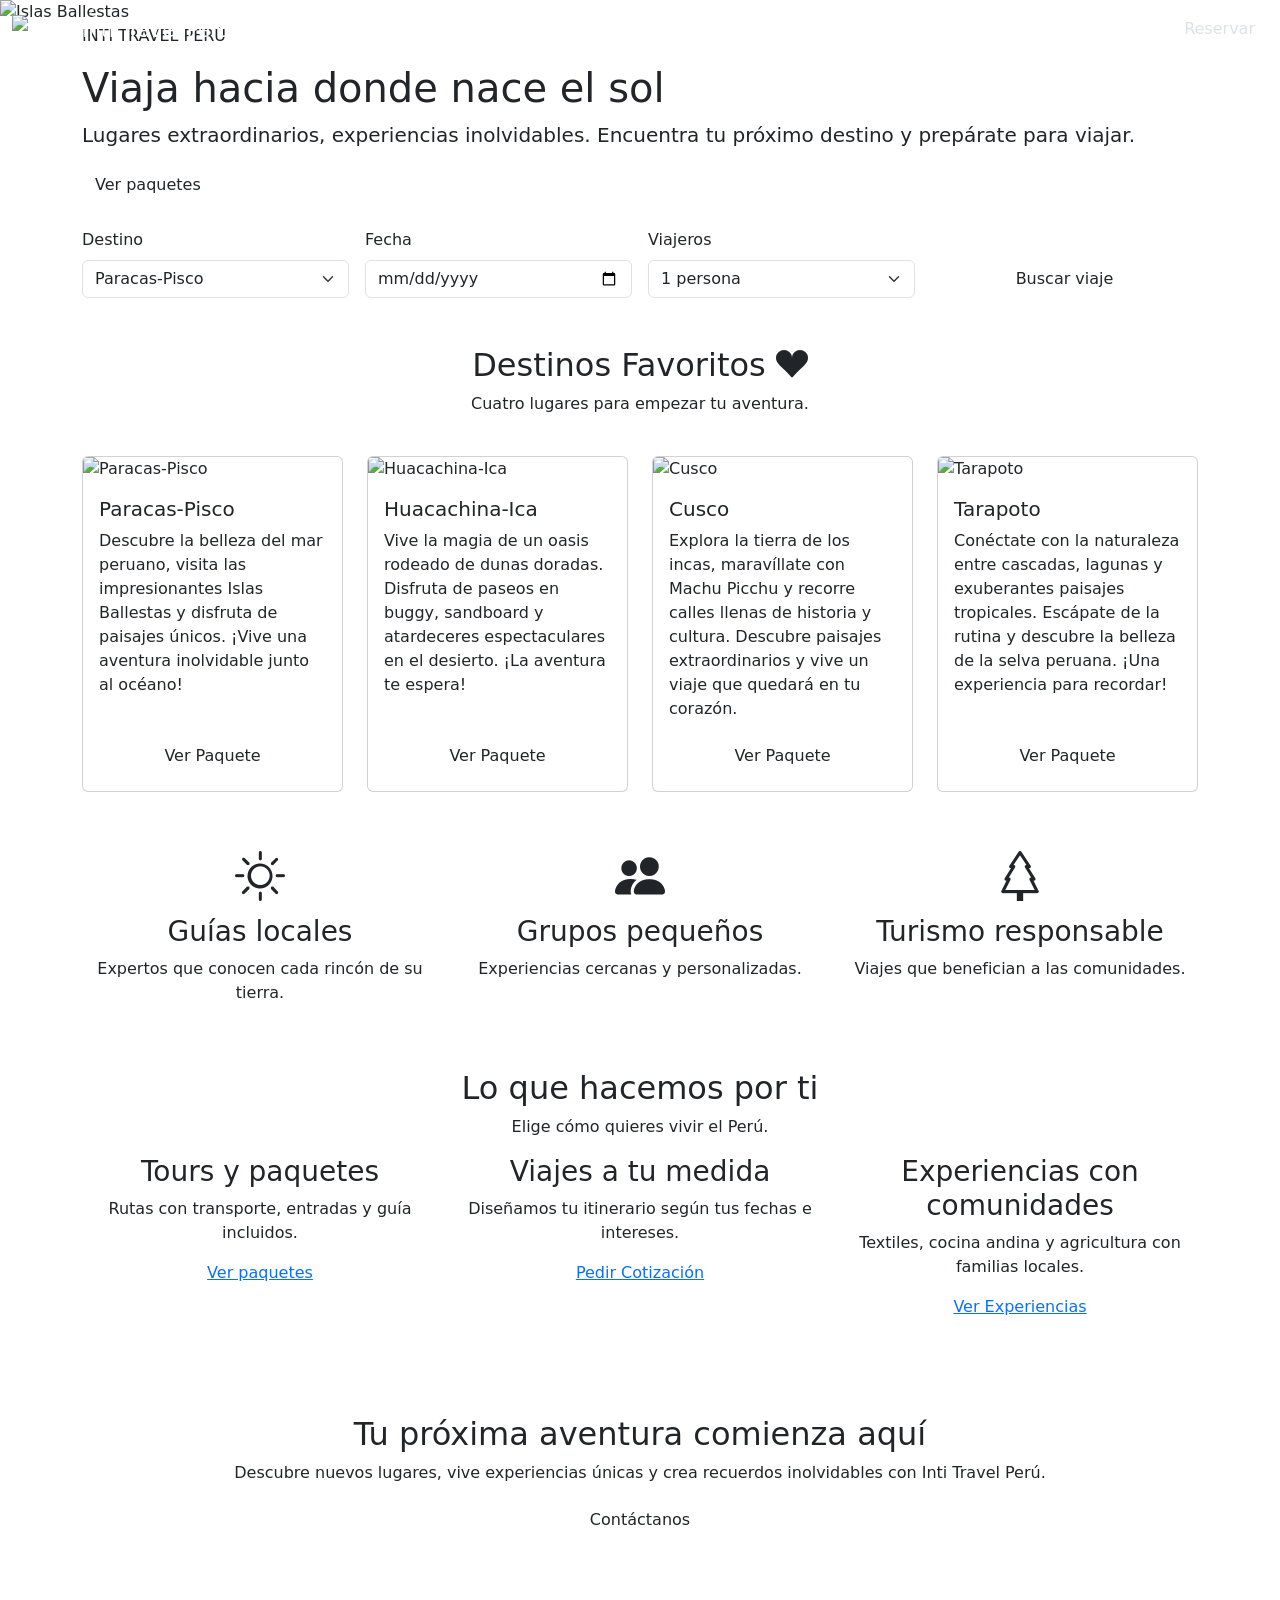
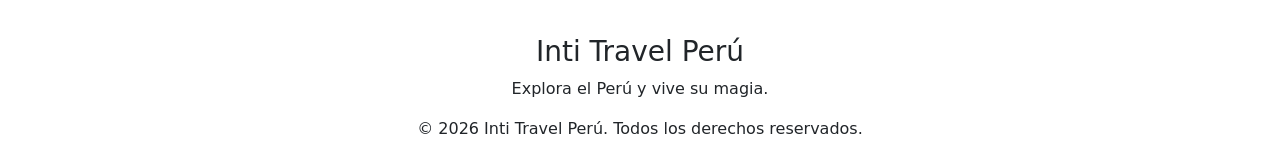
==== index.html @ cc0a7df5 "Add files via upload" ====
<!doctype html>
<html lang="es">
  <head>
    <meta charset="utf-8">
    <meta name="viewport" content="width=device-width, initial-scale=1">
    <title>Inti Travel Perú | Agencia de viajes en Perú</title>
    <link href="https://cdn.jsdelivr.net/npm/bootstrap@5.3.8/dist/css/bootstrap.min.css" rel="stylesheet" integrity="sha384-sRIl4kxILFvY47J16cr9ZwB07vP4J8+LH7qKQnuqkuIAvNWLzeN8tE5YBujZqJLB" crossorigin="anonymous">
    <link rel="preconnect" href="https://fonts.googleapis.com">
    <link rel="preconnect" href="https://fonts.gstatic.com" crossorigin>
    <link href="https://fonts.googleapis.com/css2?family=Lato:ital,wght@0,100;0,300;0,400;0,700;0,900;1,100;1,300;1,400;1,700;1,900&family=Playfair+Display:ital,wght@0,400..900;1,400..900&display=swap" rel="stylesheet">
    <link rel="stylesheet" href="https://cdn.jsdelivr.net/npm/bootstrap-icons@1.13.2/font/bootstrap-icons.min.css">
    <link rel="stylesheet" href="css/estilos.css">
  </head>

  <body>
    
    <header>
      <nav class="navbar navbar-expand-lg bg-marca fixed-top" data-bs-theme="dark">
        <div class="container-fluid">
          <a class="navbar-brand" href="index.html">
          <img src="img/logo1.jpeg"
          alt="Logo Inti Travel Perú"
          class="img-fluid"
          width="100">
          <span>Inti Travel Perú</span>
          </a>

          <button class="navbar-toggler" type="button" data-bs-toggle="collapse" data-bs-target="#menu" aria-controls="menu" aria-expanded="false" aria-label="Abrir menú">
            <span class="navbar-toggler-icon"></span>
          </button>

          <div class="collapse navbar-collapse" id="menu">
            <ul class="navbar-nav mx-auto mb-lg-0">
              <li class="nav-item"><a class="nav-link active" aria-current="page" href="index.html">Inicio</a></li>
              <li class="nav-item"><a class="nav-link" href="destinos.html">Destinos</a></li>
              <li class="nav-item"><a class="nav-link" href="nosotros.html">Nosotros</a></li>
              <li class="nav-item"><a class="nav-link" href="contacto.html">Contacto</a></li>
            </ul>
            <a href="contacto.html" class="btn btn-marca">Reservar</a>
          </div>
        </div>
      </nav>
    </header>

    <section class="portada container-fluid position-relative p-0">

      <div id="carouselExample" class="carousel slide" data-bs-ride="carousel">
        <div class="carousel-inner">
          <div class="carousel-item active">
            <img src="img/paracas2.jpeg" class="d-block w-100" alt="Islas Ballestas">
          </div>
          <div class="carousel-item">
            <img src="img/huacachina.jpeg" class="d-block w-100" alt="Oasis Huacachina">
          </div>
          
          <div class="carousel-item">
            <img src="img/cusco.jpeg" class="d-block w-100" alt="Cusco">
          </div>
          <div class="carousel-item">
            <img src="img/tarapoto.jpeg" class="d-block w-100" alt="Tarapoto">
          </div>
        </div>
        <button class="carousel-control-prev" type="button" data-bs-target="#carouselExample" data-bs-slide="prev">
          <span class="carousel-control-prev-icon" aria-hidden="true"></span>
          <span class="visually-hidden">Anterior</span>
        </button>
        <button class="carousel-control-next" type="button" data-bs-target="#carouselExample" data-bs-slide="next">
          <span class="carousel-control-next-icon" aria-hidden="true"></span>
          <span class="visually-hidden">Siguiente</span>
        </button>
      </div>

      <div class="portada-texto">
        <div class="container">
          <p class="eyebrow">INTI TRAVEL PERÚ</p>
          <h1>Viaja hacia donde nace el sol</h1>
          <p class="lead">Lugares extraordinarios, experiencias inolvidables. Encuentra tu próximo destino y prepárate para viajar.</p>
          <a href="destinos.html" class="btn btn-marca">Ver paquetes</a>
        </div>
      </div>

    </section>

    <main class="container mt-4">

      <section class="buscador mb-5">
        <form action="#" method="get" class="row g-3 align-items-end">

          <div class="col-12 col-md-6 col-lg-3">
            <label for="destino" class="form-label">Destino</label>
            <select id="destino" name="destino" class="form-select">
              <option>Paracas-Pisco</option>
              <option>Huacachina-Ica</option>
              <option>Cusco</option>
              <option>Tarapoto</option>
            </select>
          </div>

          <div class="col-12 col-md-6 col-lg-3">
            <label for="fecha" class="form-label">Fecha</label>
            <input type="date" id="fecha" name="fecha" class="form-control">
          </div>

          <div class="col-12 col-md-6 col-lg-3">
            <label for="viajeros" class="form-label">Viajeros</label>
            <select id="viajeros" name="viajeros" class="form-select">
              <option>1 persona</option>
              <option>2 personas</option>
              <option>3 personas</option>
              <option>4 personas</option>
              <option>5 o más</option>
            </select>
          </div>

          <div class="col-12 col-md-6 col-lg-3">
            <button type="submit" class="btn btn-marca w-100">Buscar viaje</button>
          </div>
        </form>
      </section>
      
      <div class="text-center">
        <h2 class="favoritos">Destinos Favoritos
        <i class="bi bi-suit-heart-fill"></i></h2>
        <p>Cuatro lugares para empezar tu aventura.</p>
      </div>
      
      <section class="row mt-2 g-4">
          
        <div class="col-12 col-md-6  col-lg-3">
          <article class="card h-100">
            <img src="img/paracascard.jpeg" class="card-img-top" alt="Paracas-Pisco">
            <div class="card-body d-flex flex-column">
              <h5 class="card-title">Paracas-Pisco</h5>
              <p class="card-text">Descubre la belleza del mar peruano, visita las impresionantes Islas Ballestas y disfruta de paisajes únicos. ¡Vive una aventura inolvidable junto al océano!</p>
              <a href="paracas.html" class="btn btn-marca mt-auto">Ver Paquete</a>
            </div>
          </article>
        </div>
       
        <div class="col-12 col-md-6 col-lg-3">
          <article class="card h-100">
            <img src="img/huacachinacard.jpeg" class="card-img-top" alt="Huacachina-Ica">
            <div class="card-body d-flex flex-column">
              <h5 class="card-title">Huacachina-Ica</h5>
              <p class="card-text">Vive la magia de un oasis rodeado de dunas doradas. Disfruta de paseos en buggy, sandboard y atardeceres espectaculares en el desierto. ¡La aventura te espera!</p>
              <a href="huacachina.html" class="btn btn-marca mt-auto">Ver Paquete</a>
            </div>
          </article>
        </div>
          
        <div class="col-12 col-md-6 col-lg-3">
          <article class="card h-100">
            <img src="img/cuscocard.jpeg" class="card-img-top" alt="Cusco">
            <div class="card-body d-flex flex-column">
              <h5 class="card-title">Cusco</h5>
              <p class="card-text">Explora la tierra de los incas, maravíllate con Machu Picchu y recorre calles llenas de historia y cultura. Descubre paisajes extraordinarios y vive un viaje que quedará en tu corazón.</p>
              <a href="machupicchu.html" class="btn btn-marca mt-auto">Ver Paquete</a>
            </div>
          </article>
        </div>
        
        <div class="col-12 col-md-6 col-lg-3">
          <article class="card h-100">
            <img src="img/tarapotocard.jpeg" class="card-img-top" alt="Tarapoto">
            <div class="card-body d-flex flex-column">
              <h5 class="card-title">Tarapoto</h5>
              <p class="card-text">Conéctate con la naturaleza entre cascadas, lagunas y exuberantes paisajes tropicales. Escápate de la rutina y descubre la belleza de la selva peruana. ¡Una experiencia para recordar!</p>
              <a href="tarapoto.html" class="btn btn-marca mt-auto">Ver Paquete</a>
            </div>
          </article>
        </div>
      </section>

      <section class="valor text-center mt-5">
        <div class="row g-4">
          
          <div class="col-12 col-md-4">
            <i class="bi bi-sun" style="font-size: 50px"></i>
            <h3>Guías locales</h3>
            <p>Expertos que conocen cada rincón de su tierra.</p>
          </div>
          
          <div class="col-12 col-md-4">
            <i class="bi bi-people-fill" style="font-size: 50px"></i>
            <h3>Grupos pequeños</h3>
            <p>Experiencias cercanas y personalizadas.</p>
          </div>
          
          <div class="col-12 col-md-4">
            <i class="bi bi-tree" style="font-size: 50px"></i>
            <h3>Turismo responsable</h3>
            <p>Viajes que benefician a las comunidades.</p>
          </div>
          
        </div>
      </section>
      
      <section class="text-center mt-5">
        <h2>Lo que hacemos por ti</h2>
        <p>Elige cómo quieres vivir el Perú.</p>
        
        <div class="row g-4">
          
          <div class="col-12 col-md-4">
            <article class="servicio d-flex flex-column">
              <h3>Tours y paquetes</h3>
              <p>Rutas con transporte, entradas y guía incluidos.</p>
              <a href="destinos.html" class="mt-auto">Ver paquetes</a>
            </article>
          </div>
          
          <div class="col-12 col-md-4">
            <article class="servicio d-flex flex-column">
              <h3>Viajes a tu medida</h3>
              <p>Diseñamos tu itinerario según tus fechas e intereses.</p>
              <a href="contacto.html" class="mt-auto">Pedir Cotización</a>
            </article>
          </div>
          
          <div class="col-12 col-md-4">
            <article class="servicio d-flex flex-column">
              <h3>Experiencias con comunidades</h3>
              <p>Textiles, cocina andina y agricultura con familias locales.</p>
              <a href="#" class="mt-auto">Ver Experiencias</a>
            </article>
          </div>
          
        </div>
      </section>
      
      <section class="invitacion text-center mt-5 py-5 px-5">
        
        <h2>Tu próxima aventura comienza aquí</h2>
        <p>Descubre nuevos lugares, vive experiencias únicas y crea recuerdos inolvidables con Inti Travel Perú.</p>
        <a href="contacto.html" class="btn btn-marca">Contáctanos</a>
      </section>
      
    </main>
      
      <footer class="pie container-fluid mt-5 text-center">
        <h3>Inti Travel Perú</h3>
        
        <p>Explora el Perú y vive su magia.</p>
        
        <p>&copy; 2026 Inti Travel Perú. Todos los derechos reservados.</p>
      </footer>

    <script src="https://cdn.jsdelivr.net/npm/bootstrap@5.3.8/dist/js/bootstrap.bundle.min.js" integrity="sha384-FKyoEForCGlyvwx9Hj09JcYn3nv7wiPVlz7YYwJrWVcXK/BmnVDxM+D2scQbITxI" crossorigin="anonymous"></script>
  </body>
</html>
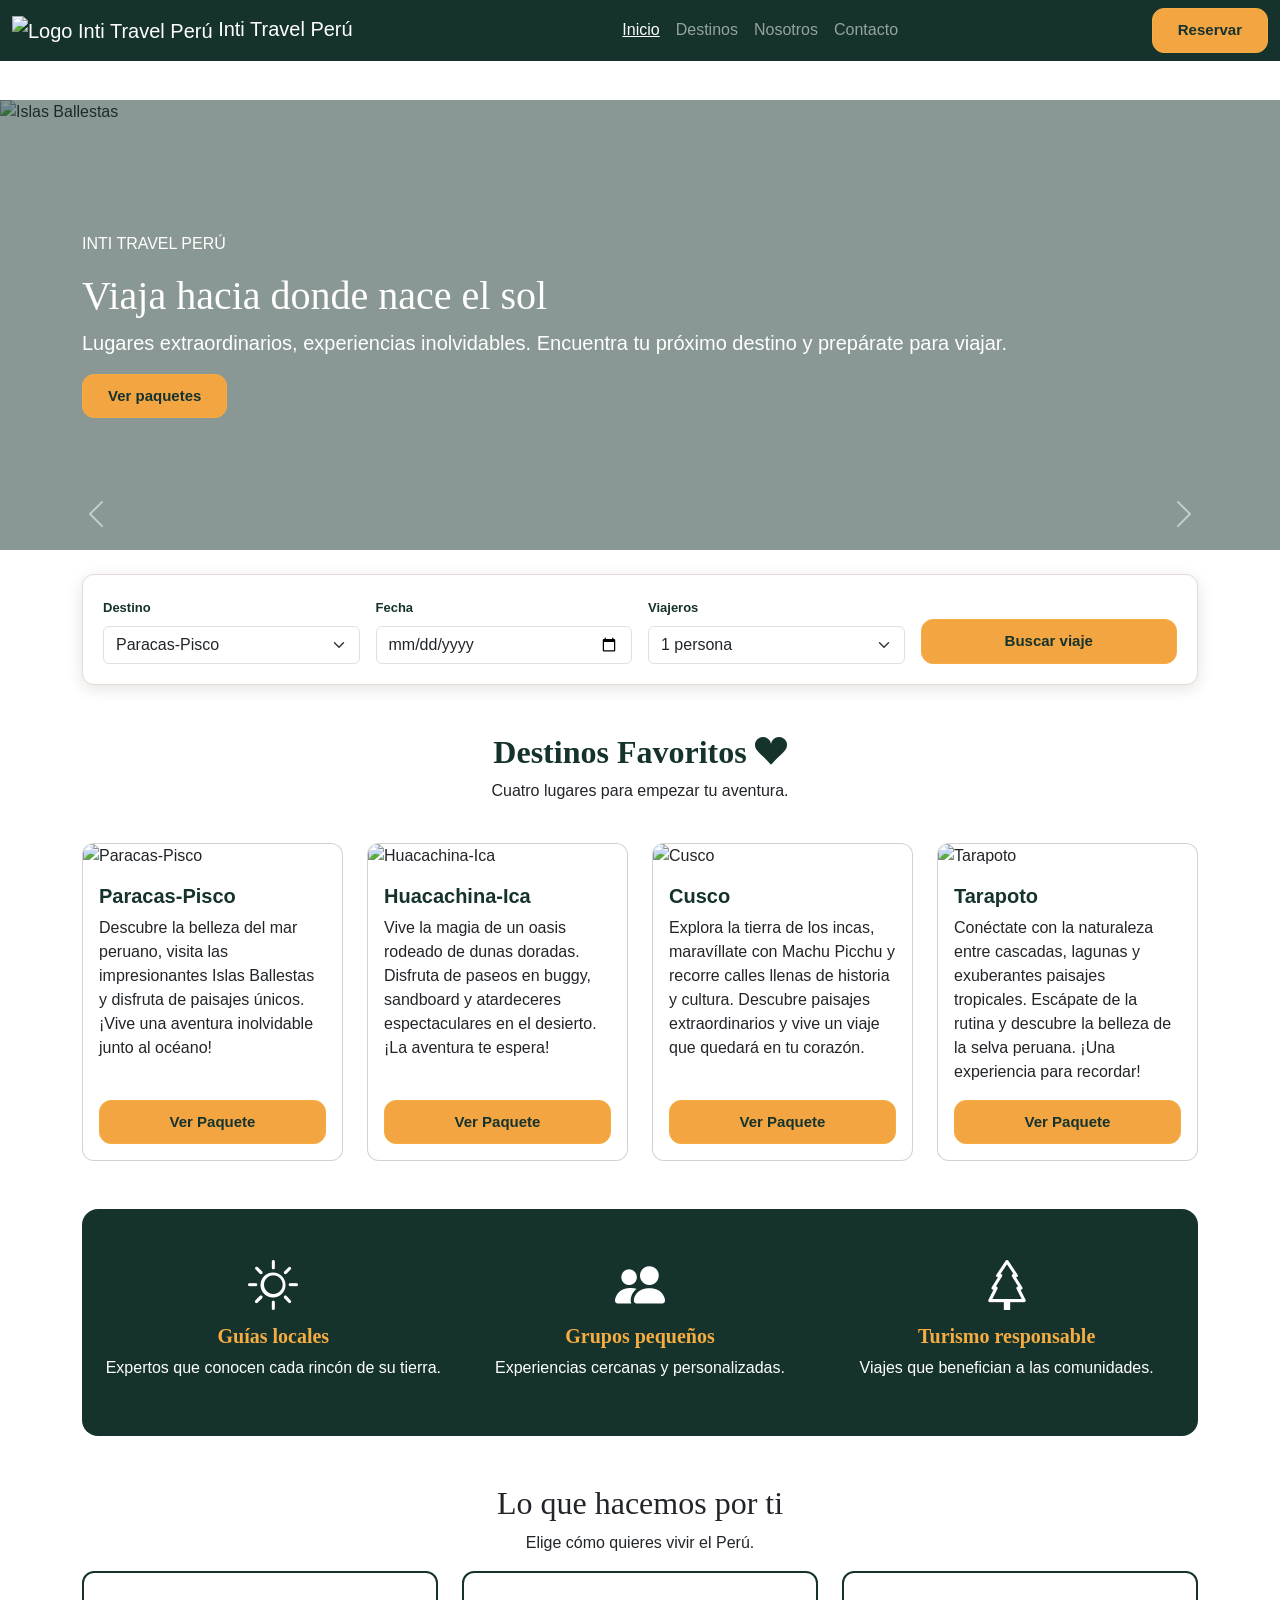
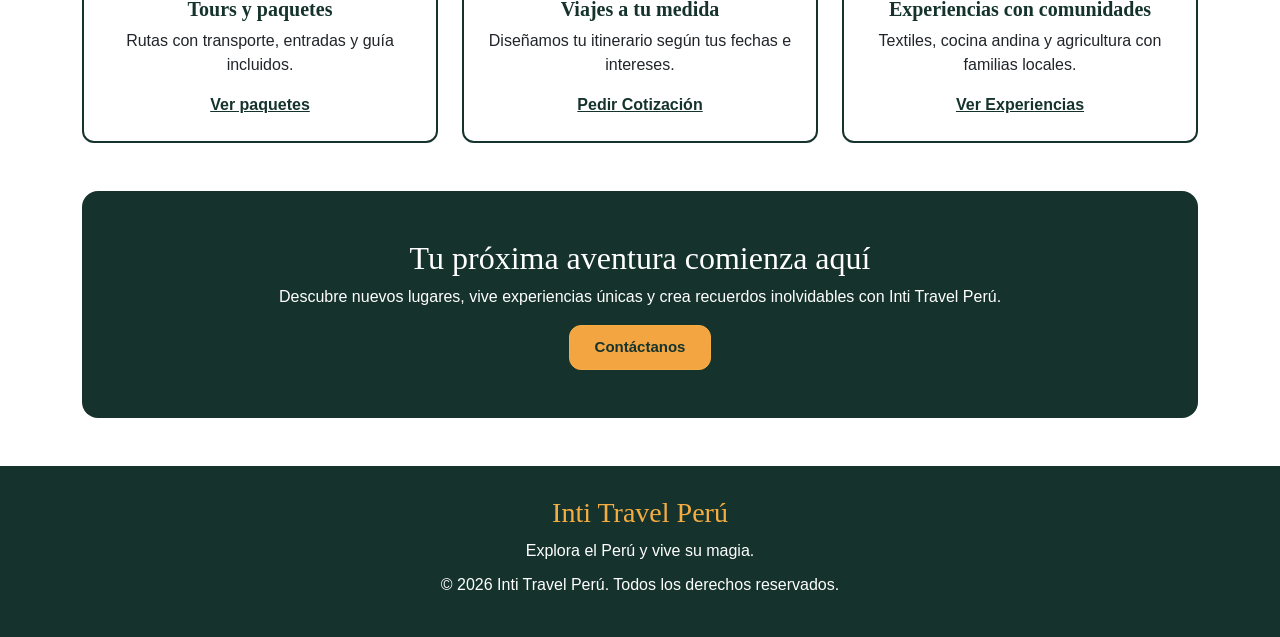
==== commit cb641146: "Update index.html" ====
--- a/index.html
+++ b/index.html
@@ -9,7 +9,7 @@
     <link rel="preconnect" href="https://fonts.gstatic.com" crossorigin>
     <link href="https://fonts.googleapis.com/css2?family=Lato:ital,wght@0,100;0,300;0,400;0,700;0,900;1,100;1,300;1,400;1,700;1,900&family=Playfair+Display:ital,wght@0,400..900;1,400..900&display=swap" rel="stylesheet">
     <link rel="stylesheet" href="https://cdn.jsdelivr.net/npm/bootstrap-icons@1.13.2/font/bootstrap-icons.min.css">
-    <link rel="stylesheet" href="css/estilos.css">
+    <link rel="stylesheet" href="estilos.css">
   </head>
 
   <body>
--- a/estilos.css
+++ b/estilos.css
@@ -0,0 +1,477 @@
+.bg-marca {
+  background-color: #15332c;
+}
+
+.nav-link.active,
+.nav-link:hover {
+  color: #fff;
+  text-decoration: underline;
+}
+
+h1,
+h2,
+h3 {
+  font-family: "Playfair Display", serif;
+}
+
+body {
+  padding-top: 100px;
+  font-family: "Lato", sans-serif;
+  font-weight: 400;
+}
+
+.btn-marca {
+  background-color: #F2A541;
+  color: #15332c;
+  font-size: 15px;
+  font-weight: bold;
+  border-radius: 40px;
+  padding: 8px 15px;
+  border: 1px solid #F5AD42;
+}
+
+.btn.btn-marca:hover {
+  background-color: #FBD498;
+  color: #15332c;
+  border-color: #FBD498;
+
+}
+
+
+.carousel-item img {
+  height: 450px;
+  object-fit: cover;
+}
+
+
+.portada-texto {
+  position: absolute;
+  inset: 0;
+  z-index: 2;
+  display: flex;
+  align-items: center;
+  color: white;
+  background: rgba(21, 51, 44, 0.5);
+}
+
+.carousel-control-prev,
+.carousel-control-next {
+  top: auto;
+  bottom: 20px;
+  z-index: 6;
+}
+
+
+.buscador {
+  background: #fff;
+  border: 1px solid #e5d9d3;
+  border-radius: 12px;
+  padding: 20px;
+  box-shadow: 0 4px 16px rgba(58, 26, 18, .12);
+}
+
+.form-label {
+  font-size: 13px;
+  font-weight: bold;
+  color: #15332c;
+}
+
+
+.favoritos {
+  color: #15332c;
+  font-weight: bold;
+}
+
+
+.card {
+  border-radius: 12px;
+  overflow: hidden;
+}
+
+.card-title {
+  color: #15332c;
+  font-weight: bold;
+}
+
+.valor {
+  background: #15332c;
+  color: #fff;
+  border-radius: 16px;
+  padding: 40px 20px;
+}
+
+.valor h3 {
+  color: #F5AD42;
+  font-size: 20px;
+  font-weight: bold;
+}
+
+
+.servicio {
+  border: 2px solid #15332c;
+  border-radius: 12px;
+  padding: 24px;
+  height: 100%;
+}
+
+.servicio h3 {
+  color: #15332c;
+  font-size: 20px;
+  font-weight: bold;
+}
+
+.servicio a {
+  color: #15332c;
+  font-weight: bold;
+}
+
+.invitacion {
+  background: #15332c;
+  color: #fff;
+  border-radius: 16px;
+}
+
+.pie {
+  background: #15332c;
+  color: #fff;
+  padding: 30px 15px;
+}
+
+.pie h3 {
+  color: #F5AD42;
+}
+
+hr {
+  border-color: rgba(255, 255, 255, 0.4);
+
+}
+
+.pie a {
+  color: #F5AD42;
+  font-weight: bold;
+  text-decoration: none;
+  margin: 0 12px;
+}
+
+.pie p {
+  margin: 10px 0;
+}
+
+/*hasta aqui zuly*/
+
+/*inicia contacto*/
+
+.valor .bi-geo-alt-fill,
+.valor .bi-telephone-fill,
+.valor .bi-envelope-fill,
+.valor .bi-clock-fill {
+  color: #F5AD42;
+}
+
+/* Íconos de redes sociales */
+.redes a {
+  color: #fff;
+  font-size: 28px;
+  margin-right: 15px;
+  text-decoration: none;
+}
+
+.redes a:hover {
+  color: #F5AD42;
+}
+
+/* El mapa no debe tener borde */
+iframe {
+  border: 0;
+}
+
+/* Cuadros del formulario al hacer clic */
+.form-control:focus,
+.form-select:focus {
+  border-color: #15332c;
+  box-shadow: 0 0 0 0.2rem rgba(21, 51, 44, 0.2);
+}
+
+/* Íconos dorados en las tarjetas de beneficios */
+.acento {
+  color: #F5AD42;
+}
+
+/*termina contacto*/
+
+/*inicia destino*/
+
+
+.bienvenido {
+    width: 100%;
+    margin-bottom: 20px;
+}
+
+.bienvenido img {
+    display: inline-block;
+    width: 320px;
+    max-width: 100%;
+    height: auto;
+}
+
+.caru-destino{
+  
+    height: 350px;
+    object-fit: cover;
+    transition: height 0.2s ease-in-out;
+}
+
+
+.comentario1{
+    text-align: center;
+    margin: 0;
+    padding: 0;
+}
+
+.vendido{
+  background-color: rgb(194, 16, 16);
+  color: white;
+  width: 195px;
+  border-radius: 12px;
+  text-align: center;
+
+}
+
+.imagen-tour {
+    height: 350px;
+    object-fit: cover;
+    object-position: center;
+    display: block;
+    
+}
+
+
+.imagen-destino {
+    width: 100%;
+    height: 220px;
+    object-fit: cover;
+}
+
+/*termina destino*/
+
+/*inicia ver detalle*/
+.banner-imagen {
+  width: 100%;
+  height: 550px;
+  object-fit: cover;
+}
+
+.fondo-transparente {
+  position: absolute;
+  top: 0;
+  left: 0;
+  width: 100%;
+  height: 100%;
+  background-color: rgba(0, 0, 0, 0.4);
+  z-index: 1;
+}
+
+.ruta-navegacion {
+  z-index: 2;
+  left: 25px;
+}
+
+.ruta-navegacion a {
+  text-decoration: none;
+
+}
+
+.banner-titulo {
+  color: #fff;
+  font-size: 45px;
+  margin-left: 25px;
+}
+
+.icono {
+  font-size: 24px;
+  color: #fff;
+  margin-left: 25px;
+}
+
+.textoicon {
+  font-size: 20px;
+  margin-left: 5px;
+}
+
+.bannertexto {
+  font-size: 17px;
+  margin-left: 25px;
+}
+
+.cuadro {
+  width: fit-content;
+  max-width: 100%;
+  border-radius: 15px;
+  background-color: rgba(242, 165, 65, 0.8);
+  ;
+  padding: 15px;
+  text-align: center;
+  color: #15332c;
+  margin: 0 25px 20px 25px;
+}
+
+.preciotitulo {
+  font-family: Arial, sans-serif;
+  font-size: 12px;
+  font-weight: bold;
+}
+
+.preciomonto {
+  font-size: 30px;
+}
+
+.titulo-azul {
+  color: #15332c;
+}
+
+.texto-seccion {
+  color: #15332c;
+}
+
+.card-detalle {
+  background-color: #fff;
+  color: #15332c;
+  border: 1px solid #F2A541;
+  border-radius: 12px;
+}
+
+.card-detalle .card-title {
+  color: #15332c;
+}
+
+.card-detalle .card-text {
+  color: #15332c;
+}
+
+.foto-tour {
+  width: 100%;
+  height: 220px;
+  object-fit: cover;
+}
+
+.card .badge {
+  background-color: #F2A541;
+  color: #15332c;
+}
+
+/*ISABEL*/
+.seccion3 {
+  background-color: #15332c;
+  color: #fff;
+  border-radius: 12px;
+  align-items: flex-start;
+  gap: 60px;
+}
+
+.detalle-incluye {
+  border-right: 1px solid #535b59;
+  padding-right: 25px;
+}
+
+.seccion3 .row {
+  justify-content: center;
+  --bs-gutter-x: 3rem;
+}
+
+.seccion3 .row>div {
+  flex: 0 0 42%;
+  max-width: 42%;
+  min-width: 0;
+}
+
+.seccion3 h2 {
+  color: #fff;
+  margin-top: 5px;
+}
+
+.seccion3 i {
+  color: #F2A541;
+  margin-right: 10px;
+  margin-left: 0;
+}
+
+.seccion-4 {
+  background-color: #15332c;
+  color: #F2A541;
+  border-radius: 12px;
+  padding: 25px;
+}
+
+.icono-info {
+  font-size: 35px;
+  display: block;
+  text-align: center;
+}
+
+.detalle-info {
+  text-align: center;
+  border-left: 1px solid #535b59;
+  padding:0 10px;
+}
+
+.seccion-4 h2 {
+  color: #fff;
+  font-size: 26px;
+  margin-top: 5px;
+  margin-bottom: 20px;
+}
+
+.seccion-4 h3 {
+  color: #F2A541;
+  font-size: 18px;
+  margin-top: 10px;
+  margin-bottom: 10px;
+}
+
+.seccion-4 p {
+  color: #fff;
+}
+
+.bannerfinal {
+  background-color: #15332c;
+  color: #fff;
+  width: 100%;
+  border-radius: 12px;
+  text-align: center;
+  padding: 35px;
+}
+
+.bannerfinal h2 {
+  color: #fff;
+  margin-bottom: 10px;
+}
+
+.bannerfinal p {
+  color: #fff;
+  margin-bottom: 20px;
+}
+
+.banner-cerros {
+  background-image: linear-gradient(to right,
+      #15332c 20%,
+      rgba(21, 51, 44, 0.6) 100%, transparent 100%), url("../img/bannerfinal.jpg");
+
+  background-size: cover;
+  background-position: right center;
+}
+
+/*flecha*/
+.btn-marca {
+  background-color: #F2A541;
+  color: #15332c;
+  border-radius: 12px;
+  padding: 10px 25px;
+  text-decoration: none;
+}
+
+.btn-marca:hover {
+  background-color: #e5c078;
+  color: #15332c;
+}
+
+/*termina ver detalle*/
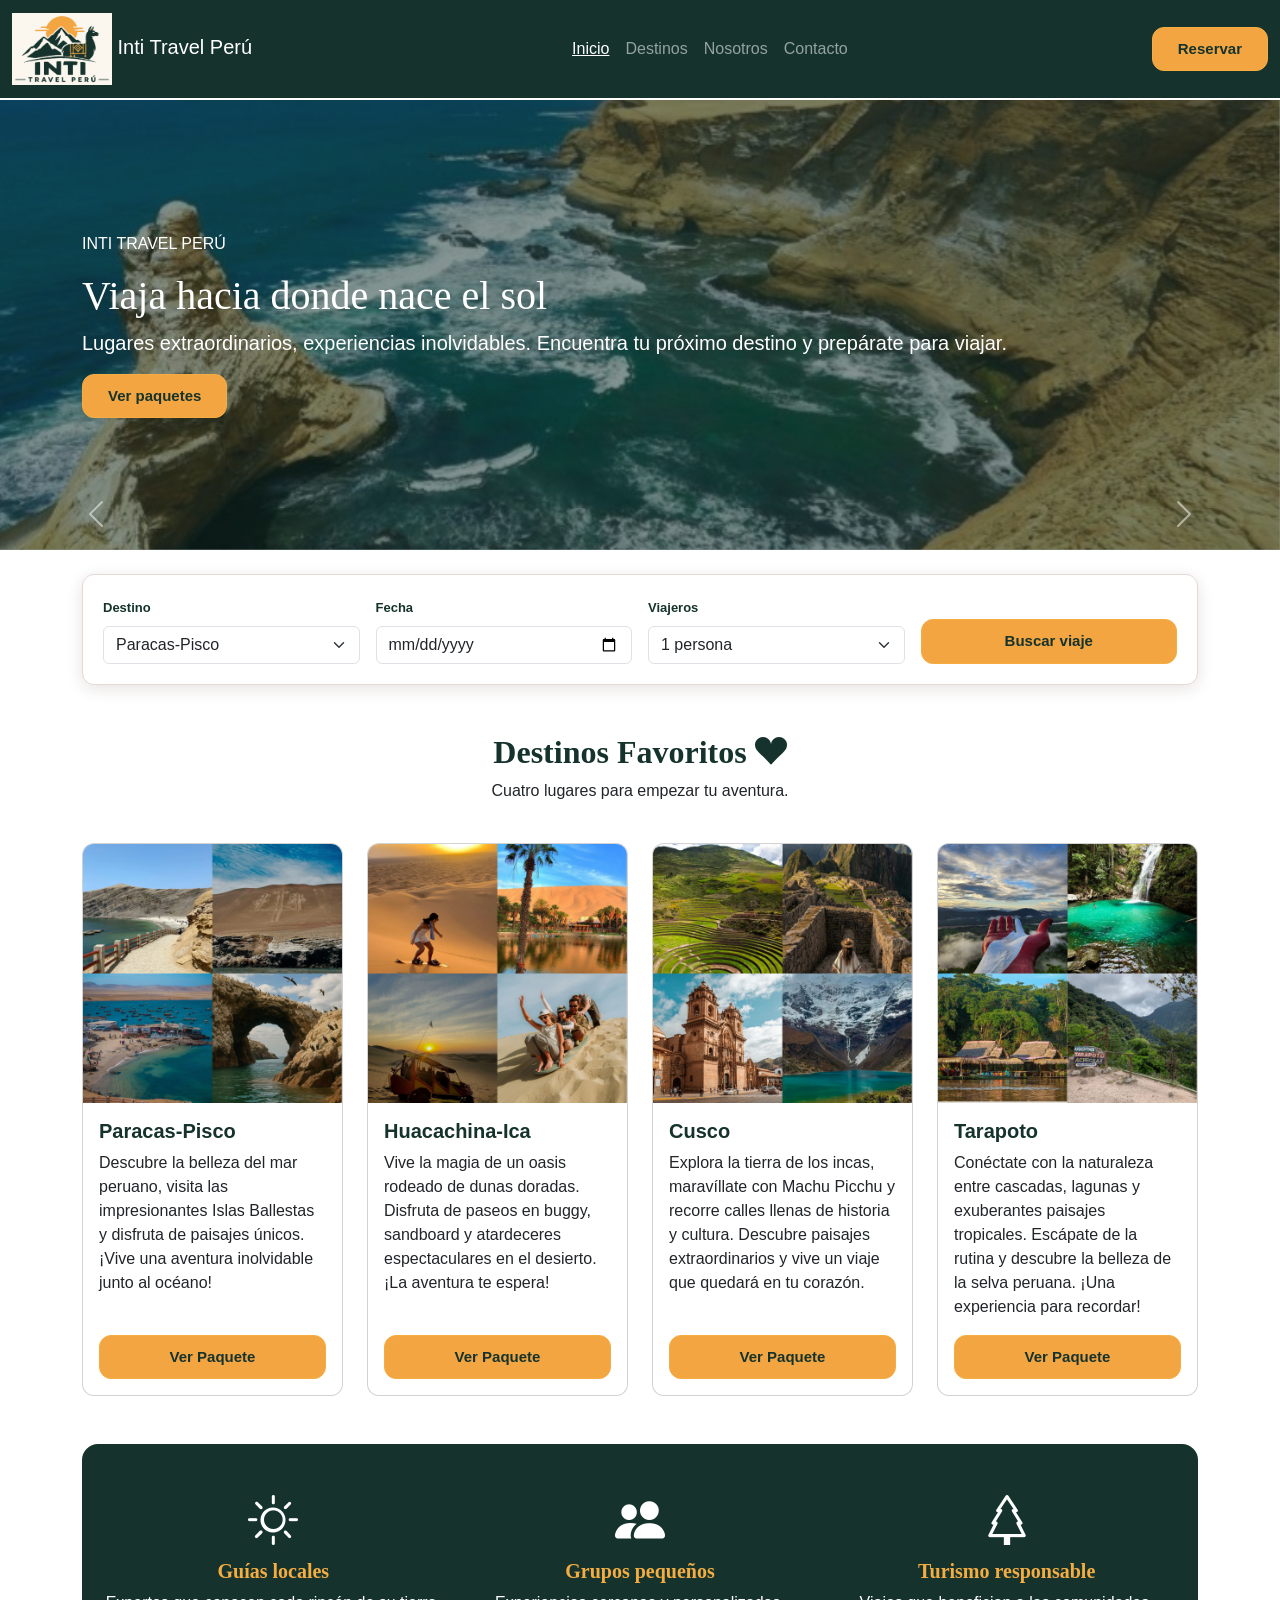
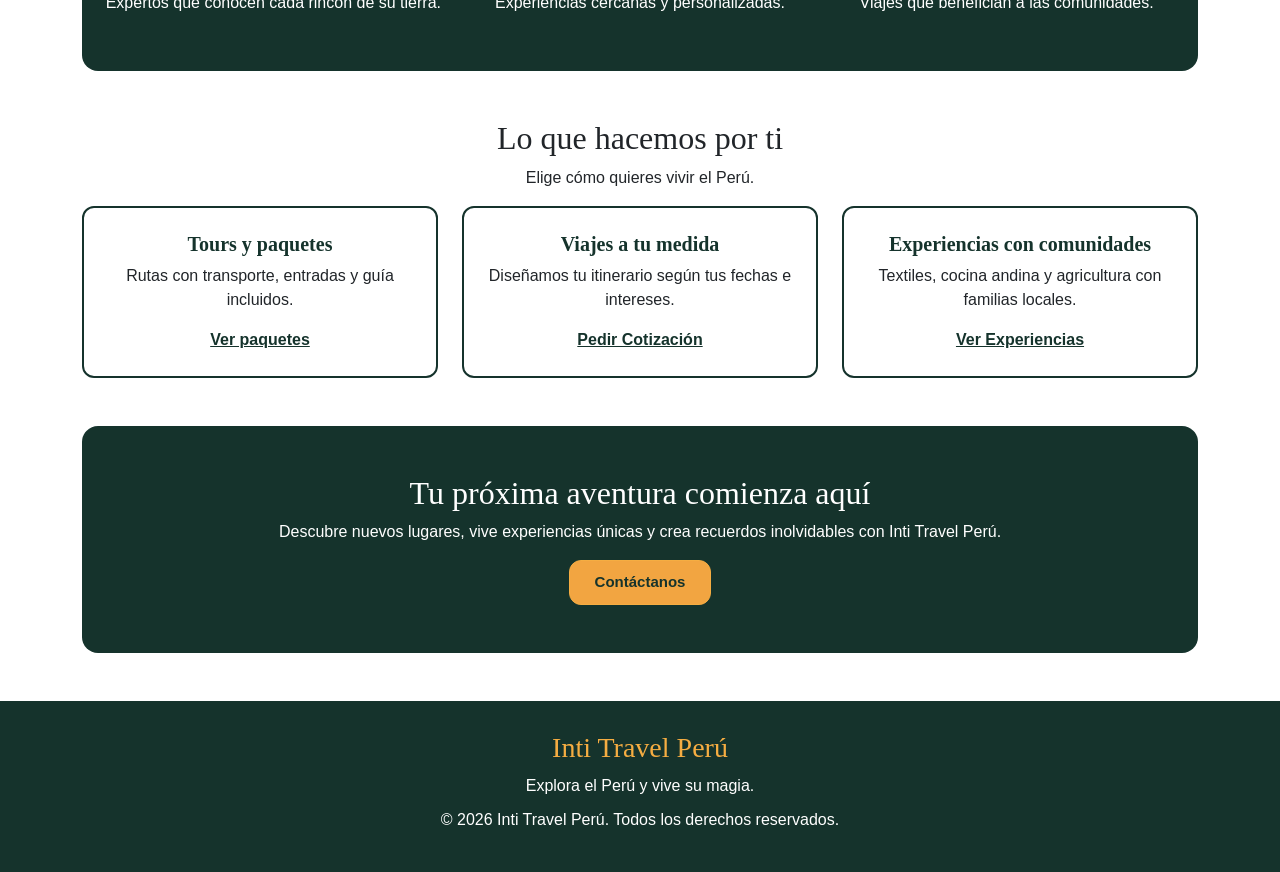
==== commit 64d00e3e: "Update index.html" ====
--- a/index.html
+++ b/index.html
@@ -18,7 +18,7 @@
       <nav class="navbar navbar-expand-lg bg-marca fixed-top" data-bs-theme="dark">
         <div class="container-fluid">
           <a class="navbar-brand" href="index.html">
-          <img src="img/logo1.jpeg"
+          <img src="logo1.jpeg"
           alt="Logo Inti Travel Perú"
           class="img-fluid"
           width="100">
@@ -47,17 +47,17 @@
       <div id="carouselExample" class="carousel slide" data-bs-ride="carousel">
         <div class="carousel-inner">
           <div class="carousel-item active">
-            <img src="img/paracas2.jpeg" class="d-block w-100" alt="Islas Ballestas">
+            <img src="paracas2.jpeg" class="d-block w-100" alt="Islas Ballestas">
           </div>
           <div class="carousel-item">
-            <img src="img/huacachina.jpeg" class="d-block w-100" alt="Oasis Huacachina">
+            <img src="huacachina.jpeg" class="d-block w-100" alt="Oasis Huacachina">
           </div>
           
           <div class="carousel-item">
-            <img src="img/cusco.jpeg" class="d-block w-100" alt="Cusco">
+            <img src="cusco.jpeg" class="d-block w-100" alt="Cusco">
           </div>
           <div class="carousel-item">
-            <img src="img/tarapoto.jpeg" class="d-block w-100" alt="Tarapoto">
+            <img src="tarapoto.jpeg" class="d-block w-100" alt="Tarapoto">
           </div>
         </div>
         <button class="carousel-control-prev" type="button" data-bs-target="#carouselExample" data-bs-slide="prev">
@@ -128,7 +128,7 @@
           
         <div class="col-12 col-md-6  col-lg-3">
           <article class="card h-100">
-            <img src="img/paracascard.jpeg" class="card-img-top" alt="Paracas-Pisco">
+            <img src="paracascard.jpeg" class="card-img-top" alt="Paracas-Pisco">
             <div class="card-body d-flex flex-column">
               <h5 class="card-title">Paracas-Pisco</h5>
               <p class="card-text">Descubre la belleza del mar peruano, visita las impresionantes Islas Ballestas y disfruta de paisajes únicos. ¡Vive una aventura inolvidable junto al océano!</p>
@@ -139,7 +139,7 @@
        
         <div class="col-12 col-md-6 col-lg-3">
           <article class="card h-100">
-            <img src="img/huacachinacard.jpeg" class="card-img-top" alt="Huacachina-Ica">
+            <img src="huacachinacard.jpeg" class="card-img-top" alt="Huacachina-Ica">
             <div class="card-body d-flex flex-column">
               <h5 class="card-title">Huacachina-Ica</h5>
               <p class="card-text">Vive la magia de un oasis rodeado de dunas doradas. Disfruta de paseos en buggy, sandboard y atardeceres espectaculares en el desierto. ¡La aventura te espera!</p>
@@ -150,7 +150,7 @@
           
         <div class="col-12 col-md-6 col-lg-3">
           <article class="card h-100">
-            <img src="img/cuscocard.jpeg" class="card-img-top" alt="Cusco">
+            <img src="cuscocard.jpeg" class="card-img-top" alt="Cusco">
             <div class="card-body d-flex flex-column">
               <h5 class="card-title">Cusco</h5>
               <p class="card-text">Explora la tierra de los incas, maravíllate con Machu Picchu y recorre calles llenas de historia y cultura. Descubre paisajes extraordinarios y vive un viaje que quedará en tu corazón.</p>
@@ -161,7 +161,7 @@
         
         <div class="col-12 col-md-6 col-lg-3">
           <article class="card h-100">
-            <img src="img/tarapotocard.jpeg" class="card-img-top" alt="Tarapoto">
+            <img src="tarapotocard.jpeg" class="card-img-top" alt="Tarapoto">
             <div class="card-body d-flex flex-column">
               <h5 class="card-title">Tarapoto</h5>
               <p class="card-text">Conéctate con la naturaleza entre cascadas, lagunas y exuberantes paisajes tropicales. Escápate de la rutina y descubre la belleza de la selva peruana. ¡Una experiencia para recordar!</p>
